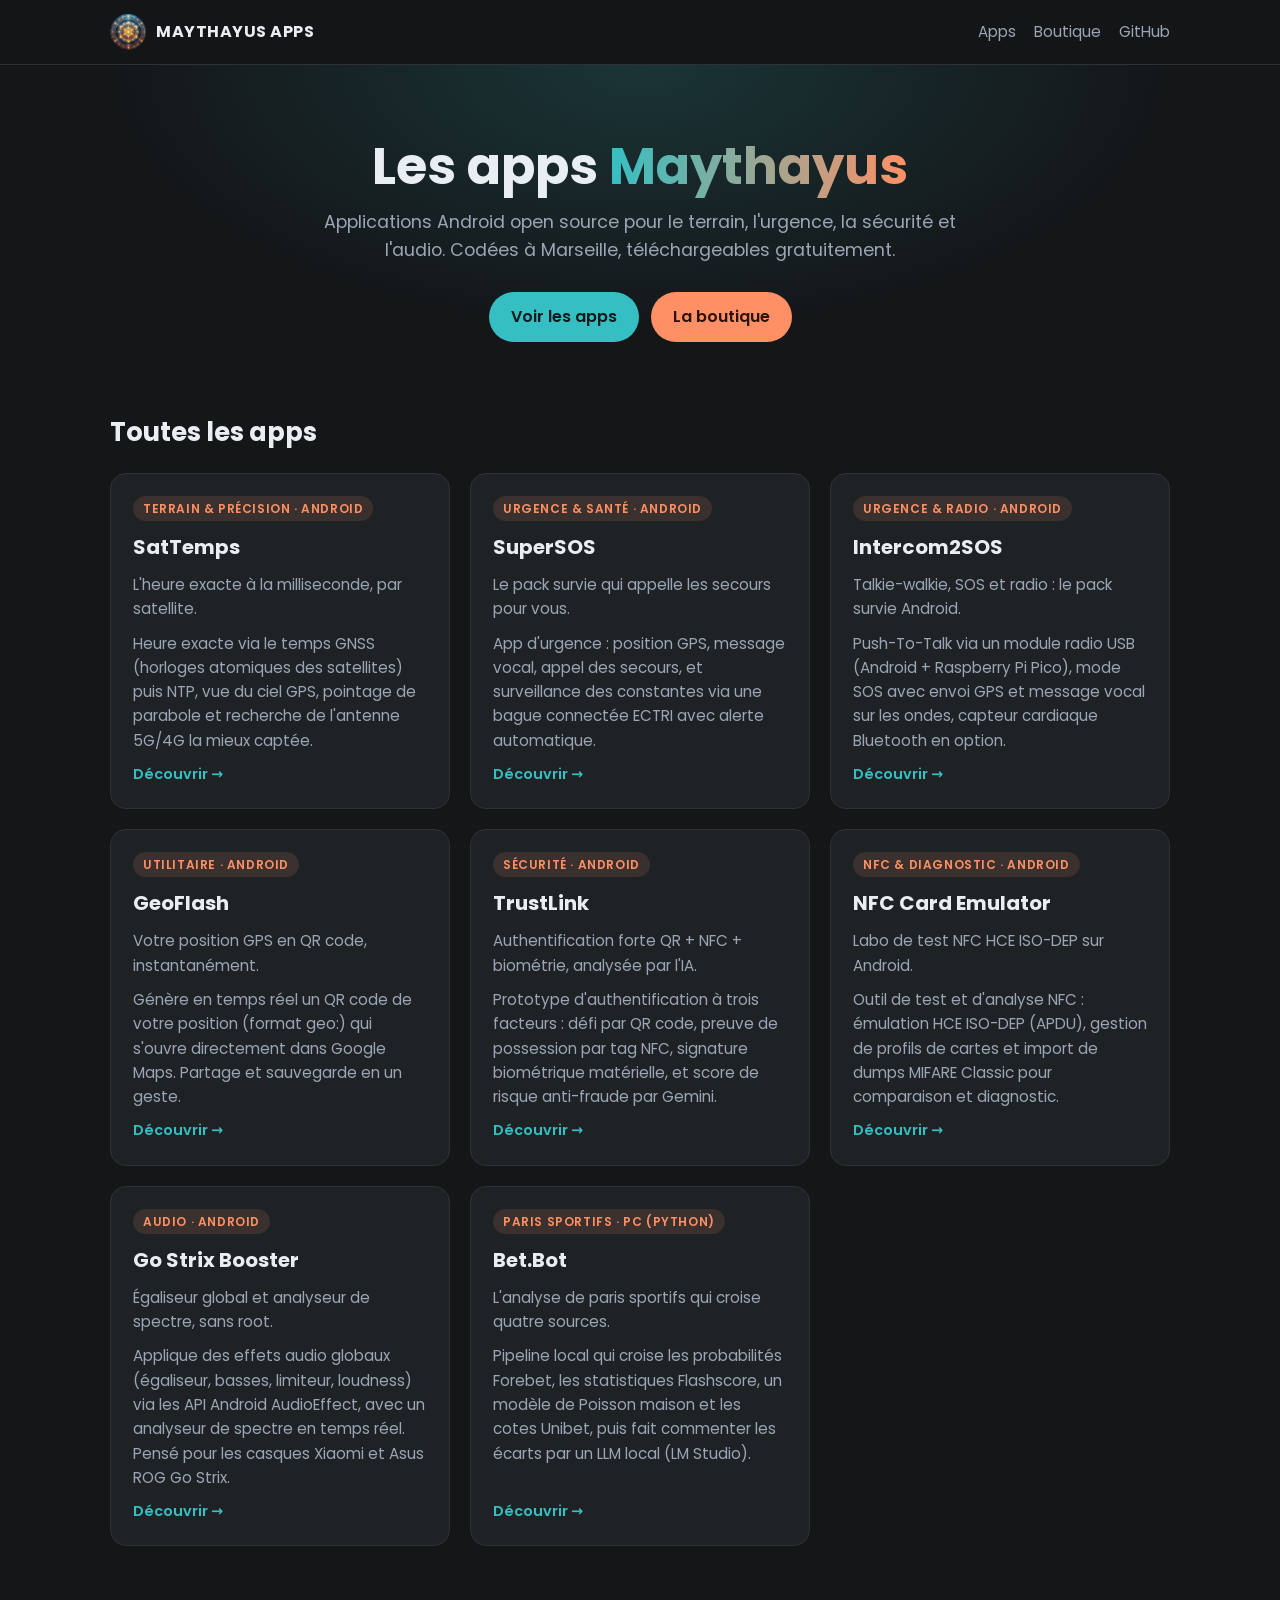
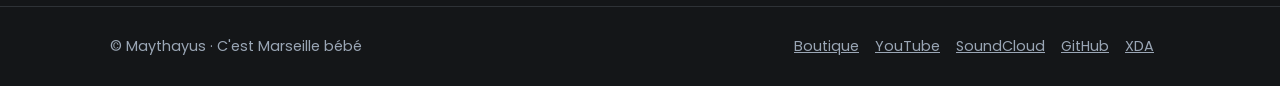
==== public/index.html @ 1533cbe3 "Site vitrine Maythayus Apps pour Cloudflare Pages Co-Authored-By: mikael narcissot <kaelmi@gmail.com" ====
<!doctype html>
<html lang="fr">
<head>
<meta charset="utf-8">
<meta name="viewport" content="width=device-width,initial-scale=1">
<title>Maythayus Apps - Applications Android open source</title>
<meta name="description" content="Applications Android open source de Maythayus : SatTemps, SuperSOS, Intercom2SOS, GeoFlash, TrustLink et plus.">
<link rel="canonical" href="https://apps.maythayus1.store/">
<meta property="og:title" content="Maythayus Apps - Applications Android open source">
<meta property="og:description" content="Applications Android open source de Maythayus : SatTemps, SuperSOS, Intercom2SOS, GeoFlash, TrustLink et plus.">
<meta property="og:image" content="https://apps.maythayus1.store/assets/logo.jpg">
<meta name="theme-color" content="#141618">
<link rel="icon" href="assets/logo.jpg">
<link rel="preconnect" href="https://fonts.googleapis.com">
<link rel="preconnect" href="https://fonts.gstatic.com" crossorigin>
<link href="https://fonts.googleapis.com/css2?family=Poppins:wght@400;600;700&display=swap" rel="stylesheet">
<link rel="stylesheet" href="styles.css">
</head>
<body>
<header class="top"><div class="wrap">
<a class="brand" href="./"><img src="assets/logo.jpg" alt="">MAYTHAYUS APPS</a>
<nav><a href="#apps">Apps</a><a href="https://maythayus1.store/">Boutique</a><a href="https://github.com/maythayus">GitHub</a></nav>
</div></header>
<section class="hero"><div class="wrap">
<h1>Les apps <span>Maythayus</span></h1>
<p>Applications Android open source pour le terrain, l'urgence, la sécurité et l'audio. Codées à Marseille, téléchargeables gratuitement.</p>
<div class="actions"><a class="btn primary" href="#apps">Voir les apps</a><a class="btn orange" href="https://maythayus1.store/">La boutique</a></div>
</div></section>
<main class="wrap" id="apps">
<h2 class="section">Toutes les apps</h2>
<div class="grid">
<a class="card" href="sattemps/">
<span class="tag">Terrain &amp; précision &middot; Android</span>
<h3>SatTemps</h3>
<p>L&#x27;heure exacte à la milliseconde, par satellite.</p>
<p>Heure exacte via le temps GNSS (horloges atomiques des satellites) puis NTP, vue du ciel GPS, pointage de parabole et recherche de l&#x27;antenne 5G/4G la mieux captée.</p>
<span class="more">Découvrir &rarr;</span>
</a>
<a class="card" href="supersos/">
<span class="tag">Urgence &amp; santé &middot; Android</span>
<h3>SuperSOS</h3>
<p>Le pack survie qui appelle les secours pour vous.</p>
<p>App d&#x27;urgence : position GPS, message vocal, appel des secours, et surveillance des constantes via une bague connectée ECTRI avec alerte automatique.</p>
<span class="more">Découvrir &rarr;</span>
</a>
<a class="card" href="intercom2sos/">
<span class="tag">Urgence &amp; radio &middot; Android</span>
<h3>Intercom2SOS</h3>
<p>Talkie-walkie, SOS et radio : le pack survie Android.</p>
<p>Push-To-Talk via un module radio USB (Android + Raspberry Pi Pico), mode SOS avec envoi GPS et message vocal sur les ondes, capteur cardiaque Bluetooth en option.</p>
<span class="more">Découvrir &rarr;</span>
</a>
<a class="card" href="geoflash/">
<span class="tag">Utilitaire &middot; Android</span>
<h3>GeoFlash</h3>
<p>Votre position GPS en QR code, instantanément.</p>
<p>Génère en temps réel un QR code de votre position (format geo:) qui s&#x27;ouvre directement dans Google Maps. Partage et sauvegarde en un geste.</p>
<span class="more">Découvrir &rarr;</span>
</a>
<a class="card" href="trustlink/">
<span class="tag">Sécurité &middot; Android</span>
<h3>TrustLink</h3>
<p>Authentification forte QR + NFC + biométrie, analysée par l&#x27;IA.</p>
<p>Prototype d&#x27;authentification à trois facteurs : défi par QR code, preuve de possession par tag NFC, signature biométrique matérielle, et score de risque anti-fraude par Gemini.</p>
<span class="more">Découvrir &rarr;</span>
</a>
<a class="card" href="nfc-card-emulator/">
<span class="tag">NFC &amp; diagnostic &middot; Android</span>
<h3>NFC Card Emulator</h3>
<p>Labo de test NFC HCE ISO-DEP sur Android.</p>
<p>Outil de test et d&#x27;analyse NFC : émulation HCE ISO-DEP (APDU), gestion de profils de cartes et import de dumps MIFARE Classic pour comparaison et diagnostic.</p>
<span class="more">Découvrir &rarr;</span>
</a>
<a class="card" href="gostrix-booster/">
<span class="tag">Audio &middot; Android</span>
<h3>Go Strix Booster</h3>
<p>Égaliseur global et analyseur de spectre, sans root.</p>
<p>Applique des effets audio globaux (égaliseur, basses, limiteur, loudness) via les API Android AudioEffect, avec un analyseur de spectre en temps réel. Pensé pour les casques Xiaomi et Asus ROG Go Strix.</p>
<span class="more">Découvrir &rarr;</span>
</a>
<a class="card" href="bet-analyst/">
<span class="tag">Paris sportifs &middot; PC (Python)</span>
<h3>Bet.Bot</h3>
<p>L&#x27;analyse de paris sportifs qui croise quatre sources.</p>
<p>Pipeline local qui croise les probabilités Forebet, les statistiques Flashscore, un modèle de Poisson maison et les cotes Unibet, puis fait commenter les écarts par un LLM local (LM Studio).</p>
<span class="more">Découvrir &rarr;</span>
</a>
</div>
</main>
<footer><div class="wrap">
<span>&copy; Maythayus &middot; C'est Marseille bébé</span>
<span><a href="https://maythayus1.store/" rel="noopener">Boutique</a><a href="https://www.youtube.com/@maythayus1?sub_confirmation=1" rel="noopener">YouTube</a><a href="https://soundcloud.com/user-807863479-448305626" rel="noopener">SoundCloud</a><a href="https://github.com/maythayus" rel="noopener">GitHub</a><a href="https://xdaforums.com/m/maythayus.7719338/" rel="noopener">XDA</a></span>
</div></footer>
</body>
</html>
---- public/styles.css ----
:root{--teal:#35bfc3;--teal-d:#0986c0;--orange:#ff9065;--ink:#e9eef3;--muted:#9aa6b5;--bg:#141618;--card:#1f2225;--line:#2e3236}
*{box-sizing:border-box}
html{scroll-behavior:smooth}
body{margin:0;font-family:Poppins,system-ui,-apple-system,"Segoe UI",Roboto,sans-serif;background:var(--bg);color:var(--ink);line-height:1.6}
a{color:var(--teal)}
.wrap{max-width:1100px;margin:0 auto;padding:0 20px}
header.top{position:sticky;top:0;z-index:5;background:rgba(20,22,24,.9);backdrop-filter:blur(8px);border-bottom:1px solid var(--line)}
header.top .wrap{display:flex;align-items:center;justify-content:space-between;height:64px;gap:16px}
.brand{display:flex;align-items:center;gap:10px;color:var(--ink);text-decoration:none;font-weight:700;letter-spacing:.5px}
.brand img{width:36px;height:36px;border-radius:50%}
nav a{color:var(--muted);text-decoration:none;margin-left:18px;font-size:.95rem}
nav a:hover{color:var(--ink)}
.hero{padding:72px 0 40px;text-align:center;background:radial-gradient(ellipse at top,rgba(53,191,195,.18),transparent 60%)}
.hero h1{font-size:clamp(2rem,5vw,3.2rem);margin:0 0 12px;line-height:1.15}
.hero h1 span{background:linear-gradient(90deg,var(--teal),var(--orange));-webkit-background-clip:text;background-clip:text;color:transparent}
.hero p{color:var(--muted);max-width:680px;margin:0 auto 28px;font-size:1.1rem}
.btn{display:inline-block;padding:12px 22px;border-radius:999px;font-weight:600;text-decoration:none;transition:transform .15s,opacity .15s}
.btn:hover{transform:translateY(-1px);opacity:.92}
.btn.primary{background:var(--teal);color:#0d1a1b}
.btn.ghost{border:1px solid var(--line);color:var(--ink)}
.btn.orange{background:var(--orange);color:#2a1308}
.actions{display:flex;flex-wrap:wrap;gap:12px;justify-content:center}
.grid{display:grid;grid-template-columns:repeat(auto-fill,minmax(300px,1fr));gap:20px;padding:20px 0 60px}
.card{background:var(--card);border:1px solid var(--line);border-radius:16px;padding:22px;display:flex;flex-direction:column;gap:10px;text-decoration:none;color:inherit;transition:border-color .2s,transform .2s}
.card:hover{border-color:var(--teal);transform:translateY(-2px)}
.card h3{margin:0;font-size:1.25rem}
.card p{margin:0;color:var(--muted);font-size:.95rem}
.tag{align-self:flex-start;font-size:.75rem;font-weight:600;text-transform:uppercase;letter-spacing:.6px;color:var(--orange);background:rgba(255,144,101,.12);padding:3px 10px;border-radius:999px}
.card .more{margin-top:auto;color:var(--teal);font-weight:600;font-size:.9rem}
h2.section{font-size:1.6rem;margin:30px 0 0}
.app-hero{padding:56px 0 24px}
.app-hero h1{font-size:clamp(2rem,5vw,2.8rem);margin:8px 0}
.app-hero .lead{color:var(--muted);font-size:1.15rem;max-width:760px}
.app-body{display:grid;grid-template-columns:1fr;gap:28px;padding-bottom:60px}
@media(min-width:860px){.app-body.has-img{grid-template-columns:1.4fr 1fr}}
.app-body ul{padding-left:20px}
.app-body li{margin:6px 0}
.shot{width:100%;max-width:360px;border-radius:16px;border:1px solid var(--line);justify-self:center}
.note{border-left:3px solid var(--orange);background:rgba(255,144,101,.08);padding:12px 16px;border-radius:8px;color:var(--ink);font-size:.95rem}
.actions.left{justify-content:flex-start;margin:22px 0}
.back{color:var(--muted);text-decoration:none;font-size:.9rem}
footer{border-top:1px solid var(--line);padding:28px 0;color:var(--muted);font-size:.9rem}
footer .wrap{display:flex;flex-wrap:wrap;gap:14px 24px;justify-content:space-between}
footer a{color:var(--muted);margin-right:16px}
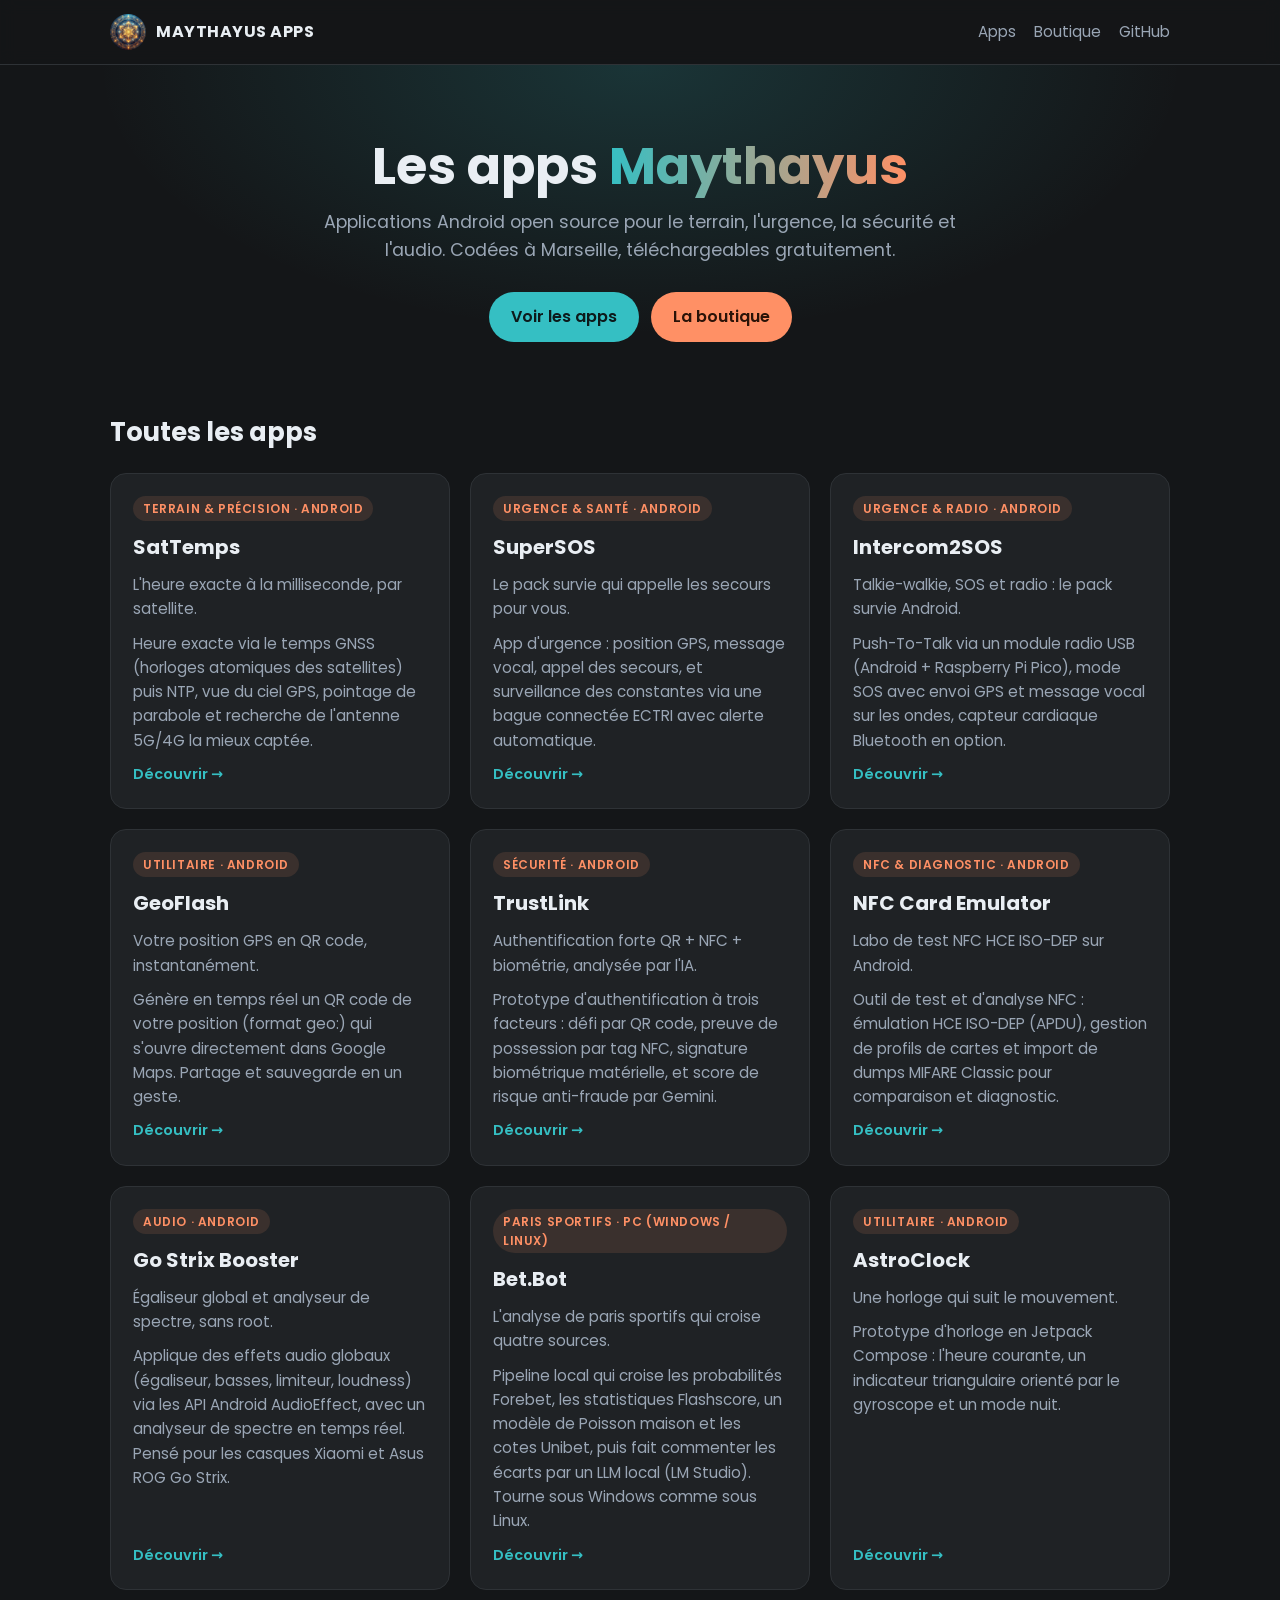
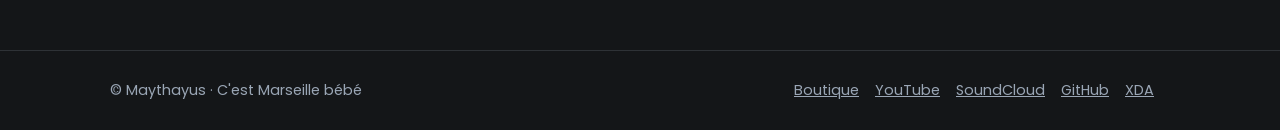
==== commit 73aab6ad: "Site : fiche Bet.Bot (Windows + Linux, modele MiMo) et ajout d'AstroClock - Bet.Bot : plateforme PC " ====
--- a/public/index.html
+++ b/public/index.html
@@ -79,10 +79,17 @@
 <span class="more">Découvrir &rarr;</span>
 </a>
 <a class="card" href="bet-analyst/">
-<span class="tag">Paris sportifs &middot; PC (Python)</span>
+<span class="tag">Paris sportifs &middot; PC (Windows / Linux)</span>
 <h3>Bet.Bot</h3>
 <p>L&#x27;analyse de paris sportifs qui croise quatre sources.</p>
-<p>Pipeline local qui croise les probabilités Forebet, les statistiques Flashscore, un modèle de Poisson maison et les cotes Unibet, puis fait commenter les écarts par un LLM local (LM Studio).</p>
+<p>Pipeline local qui croise les probabilités Forebet, les statistiques Flashscore, un modèle de Poisson maison et les cotes Unibet, puis fait commenter les écarts par un LLM local (LM Studio). Tourne sous Windows comme sous Linux.</p>
+<span class="more">Découvrir &rarr;</span>
+</a>
+<a class="card" href="astroclock/">
+<span class="tag">Utilitaire &middot; Android</span>
+<h3>AstroClock</h3>
+<p>Une horloge qui suit le mouvement.</p>
+<p>Prototype d&#x27;horloge en Jetpack Compose : l&#x27;heure courante, un indicateur triangulaire orienté par le gyroscope et un mode nuit.</p>
 <span class="more">Découvrir &rarr;</span>
 </a>
 </div>
--- a/public/styles.css
+++ b/public/styles.css
@@ -42,3 +42,12 @@
 footer{border-top:1px solid var(--line);padding:28px 0;color:var(--muted);font-size:.9rem}
 footer .wrap{display:flex;flex-wrap:wrap;gap:14px 24px;justify-content:space-between}
 footer a{color:var(--muted);margin-right:16px}
+@media(max-width:600px){
+nav a{margin-left:12px;font-size:.85rem}
+nav a:last-child{display:none}
+.brand{font-size:.9rem}
+.brand img{width:30px;height:30px}
+.app-hero{padding-top:36px}
+.btn{padding:10px 18px}
+}
+body{overflow-wrap:anywhere}
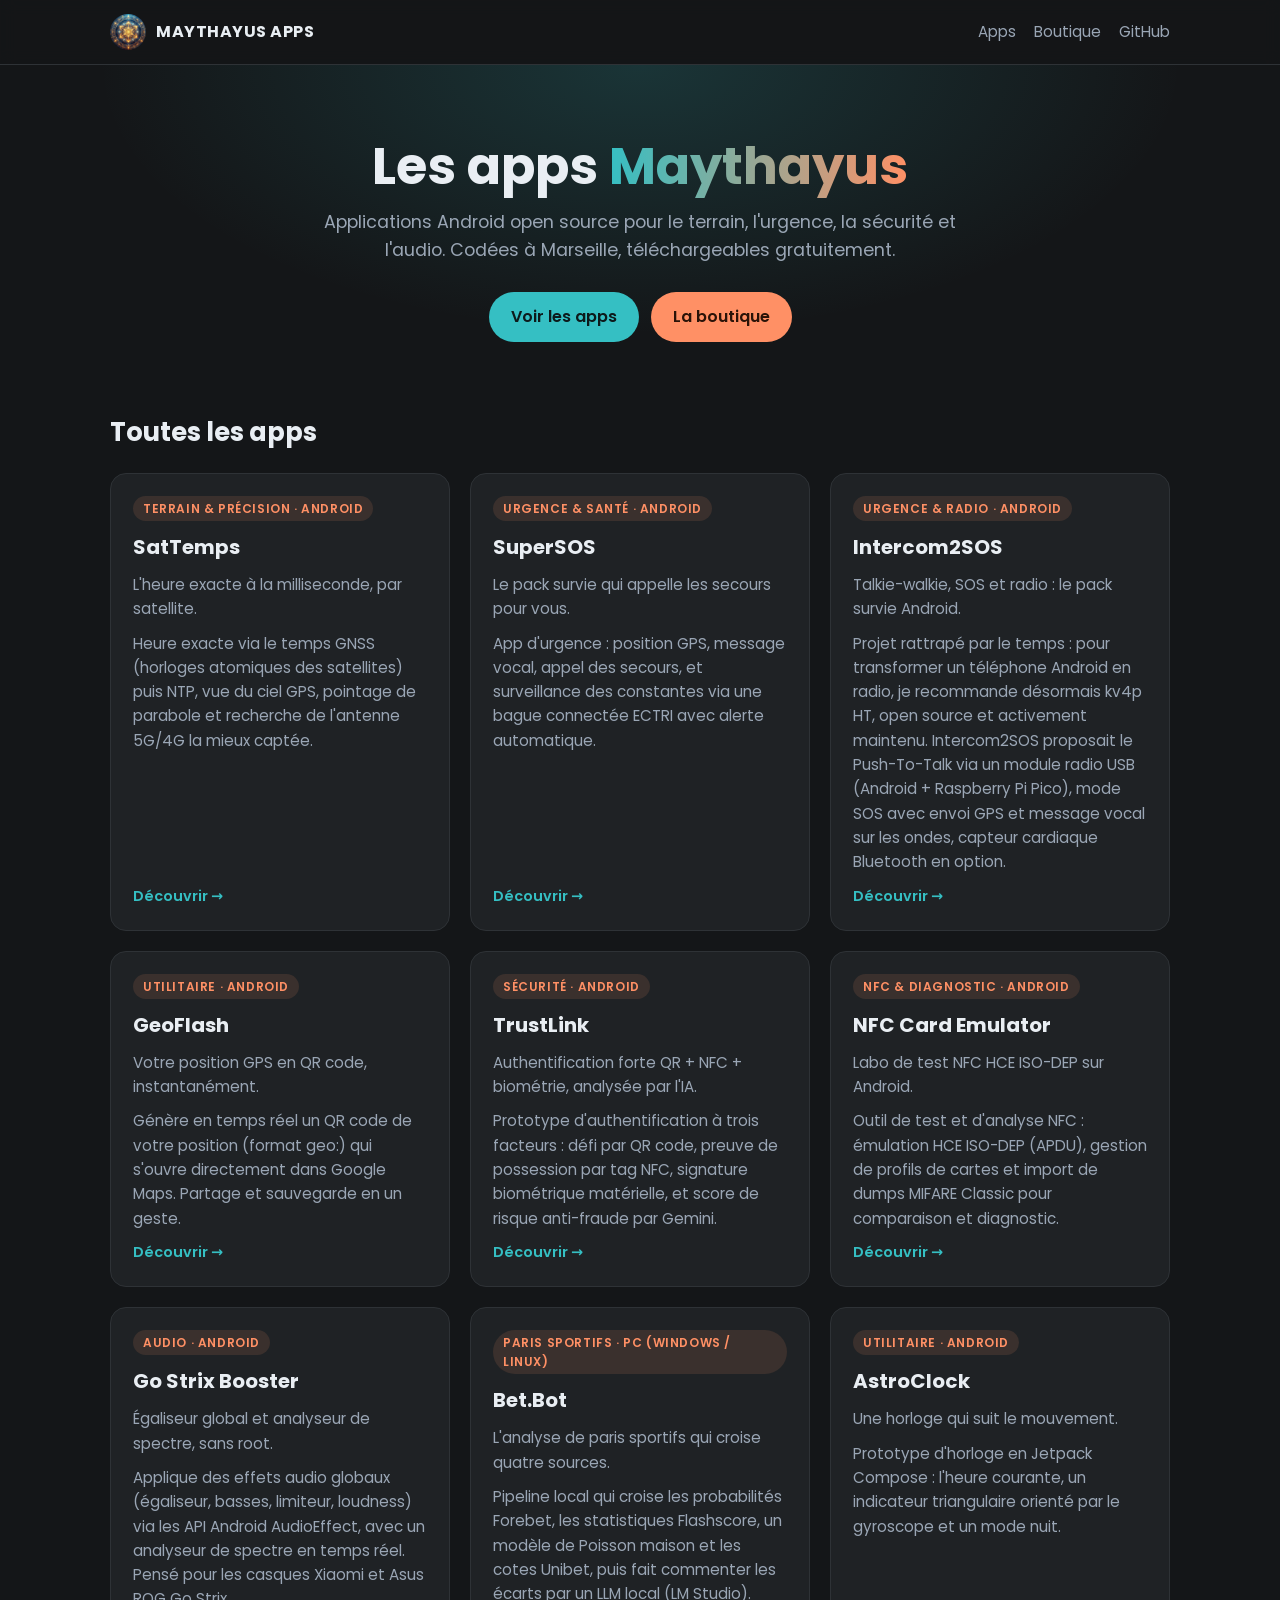
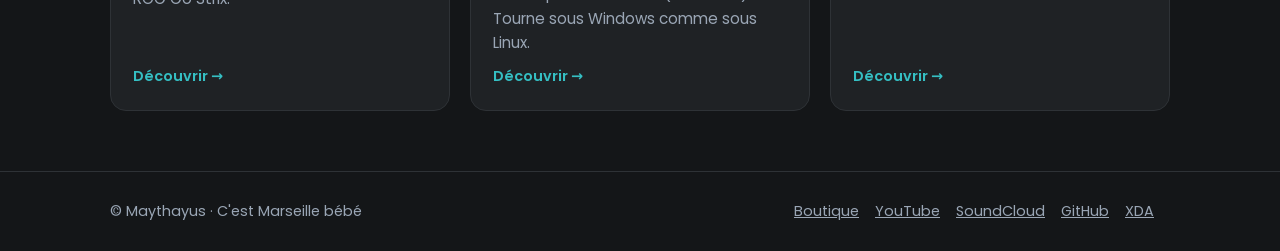
==== commit 804d85d7: "Site : fiche Intercom2SOS, recommander kv4p HT Co-Authored-By: Claude Opus 5.5 <noreply@anthropic.co" ====
--- a/public/index.html
+++ b/public/index.html
@@ -47,7 +47,7 @@
 <span class="tag">Urgence &amp; radio &middot; Android</span>
 <h3>Intercom2SOS</h3>
 <p>Talkie-walkie, SOS et radio : le pack survie Android.</p>
-<p>Push-To-Talk via un module radio USB (Android + Raspberry Pi Pico), mode SOS avec envoi GPS et message vocal sur les ondes, capteur cardiaque Bluetooth en option.</p>
+<p>Projet rattrapé par le temps : pour transformer un téléphone Android en radio, je recommande désormais kv4p HT, open source et activement maintenu. Intercom2SOS proposait le Push-To-Talk via un module radio USB (Android + Raspberry Pi Pico), mode SOS avec envoi GPS et message vocal sur les ondes, capteur cardiaque Bluetooth en option.</p>
 <span class="more">Découvrir &rarr;</span>
 </a>
 <a class="card" href="geoflash/">
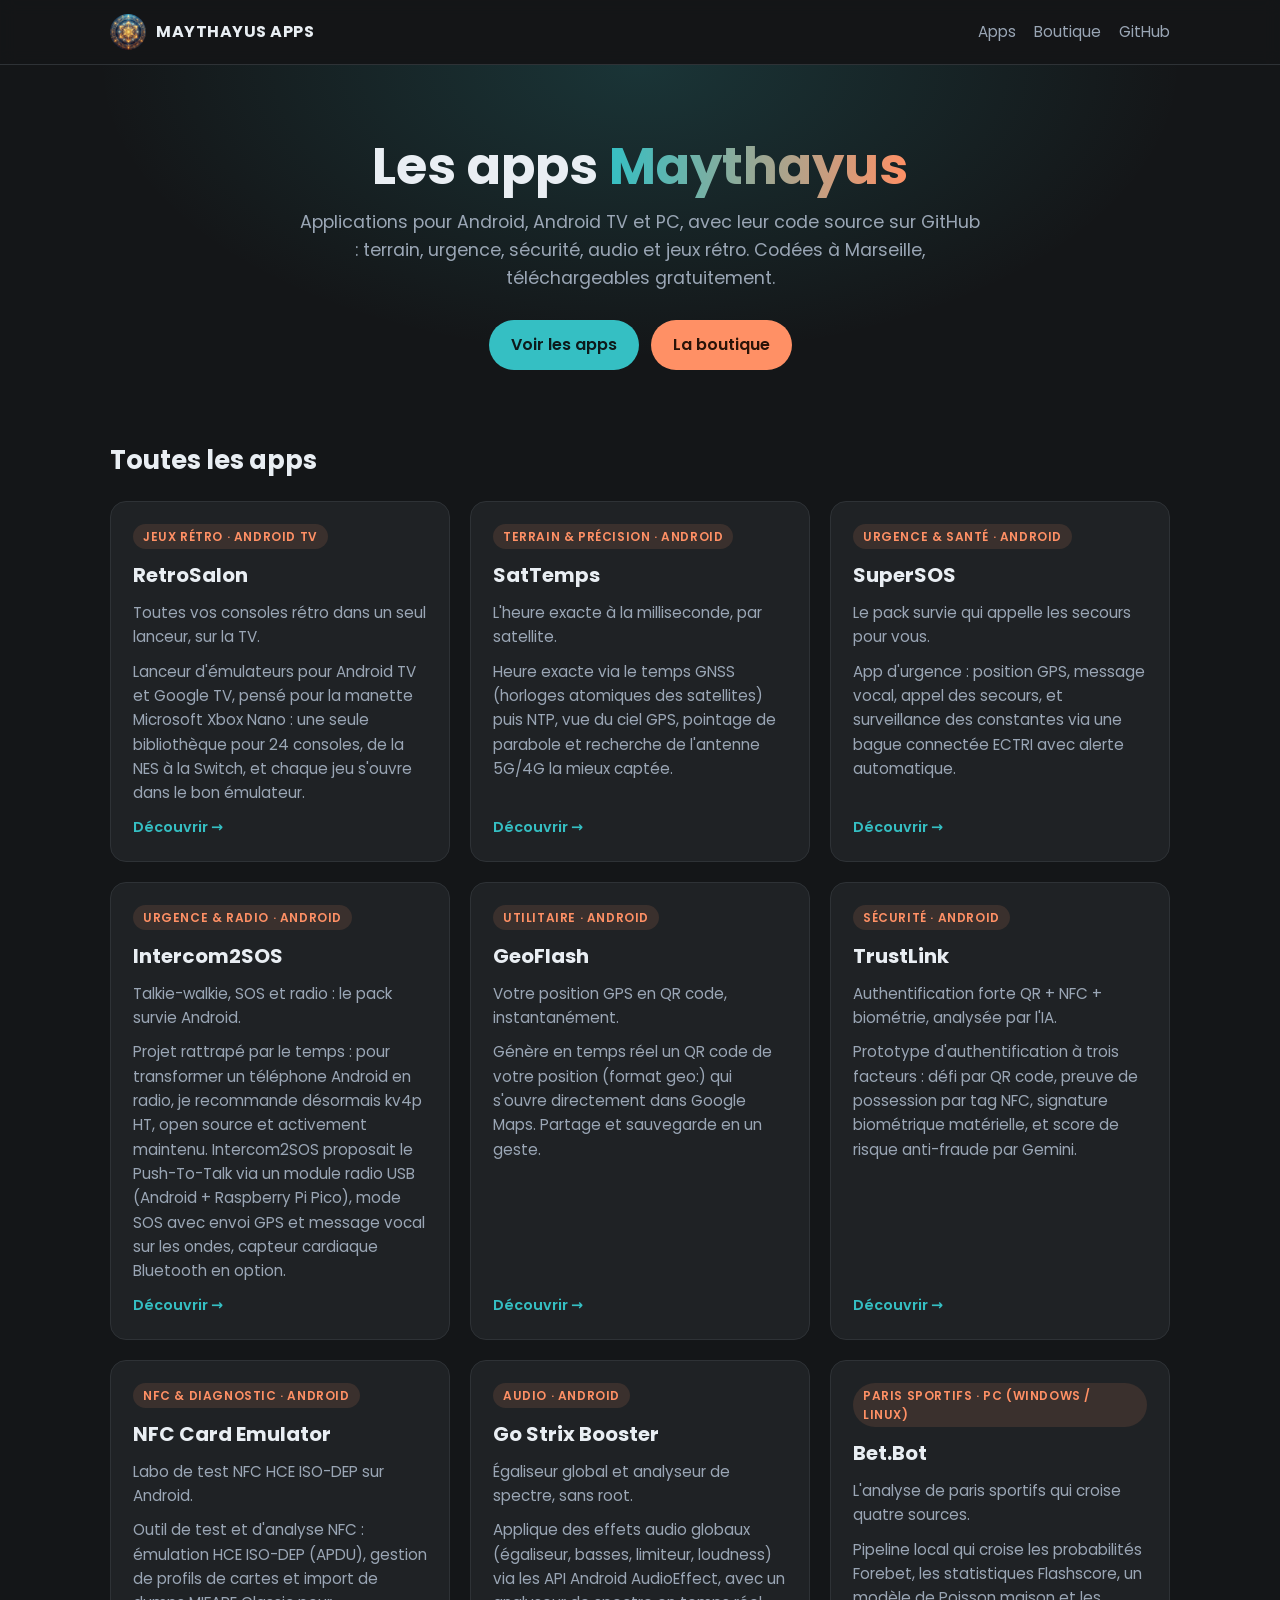
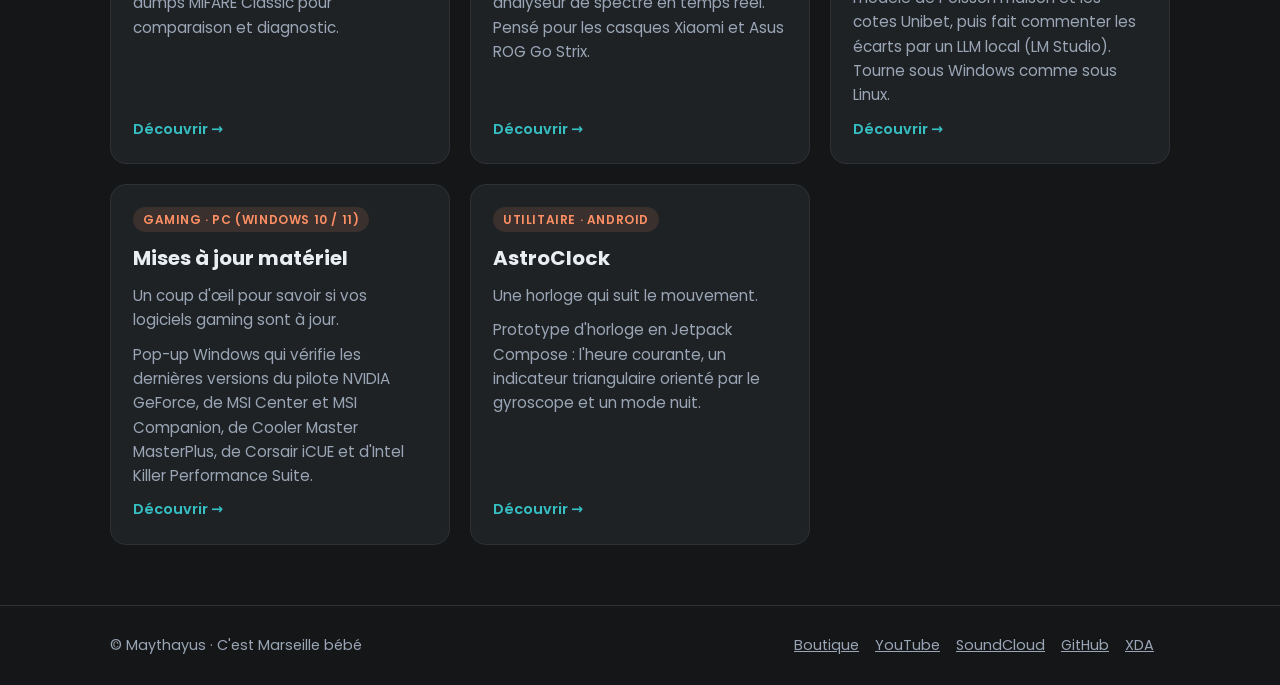
==== commit 707c3b90: "Site : fiches RetroSalon et Mises à jour matériel - RetroSalon 0.2.0 (Android TV) en tête du catalog" ====
--- a/public/index.html
+++ b/public/index.html
@@ -3,11 +3,11 @@
 <head>
 <meta charset="utf-8">
 <meta name="viewport" content="width=device-width,initial-scale=1">
-<title>Maythayus Apps - Applications Android open source</title>
-<meta name="description" content="Applications Android open source de Maythayus : SatTemps, SuperSOS, Intercom2SOS, GeoFlash, TrustLink et plus.">
+<title>Maythayus Apps - Applications Android, Android TV et PC</title>
+<meta name="description" content="Applications de Maythayus, code source sur GitHub : RetroSalon, SatTemps, SuperSOS, Intercom2SOS, GeoFlash, TrustLink et plus.">
 <link rel="canonical" href="https://apps.maythayus1.store/">
-<meta property="og:title" content="Maythayus Apps - Applications Android open source">
-<meta property="og:description" content="Applications Android open source de Maythayus : SatTemps, SuperSOS, Intercom2SOS, GeoFlash, TrustLink et plus.">
+<meta property="og:title" content="Maythayus Apps - Applications Android, Android TV et PC">
+<meta property="og:description" content="Applications de Maythayus, code source sur GitHub : RetroSalon, SatTemps, SuperSOS, Intercom2SOS, GeoFlash, TrustLink et plus.">
 <meta property="og:image" content="https://apps.maythayus1.store/assets/logo.jpg">
 <meta name="theme-color" content="#141618">
 <link rel="icon" href="assets/logo.jpg">
@@ -23,12 +23,19 @@
 </div></header>
 <section class="hero"><div class="wrap">
 <h1>Les apps <span>Maythayus</span></h1>
-<p>Applications Android open source pour le terrain, l'urgence, la sécurité et l'audio. Codées à Marseille, téléchargeables gratuitement.</p>
+<p>Applications pour Android, Android TV et PC, avec leur code source sur GitHub : terrain, urgence, sécurité, audio et jeux rétro. Codées à Marseille, téléchargeables gratuitement.</p>
 <div class="actions"><a class="btn primary" href="#apps">Voir les apps</a><a class="btn orange" href="https://maythayus1.store/">La boutique</a></div>
 </div></section>
 <main class="wrap" id="apps">
 <h2 class="section">Toutes les apps</h2>
 <div class="grid">
+<a class="card" href="retrosalon/">
+<span class="tag">Jeux rétro &middot; Android TV</span>
+<h3>RetroSalon</h3>
+<p>Toutes vos consoles rétro dans un seul lanceur, sur la TV.</p>
+<p>Lanceur d&#x27;émulateurs pour Android TV et Google TV, pensé pour la manette Microsoft Xbox Nano : une seule bibliothèque pour 24 consoles, de la NES à la Switch, et chaque jeu s&#x27;ouvre dans le bon émulateur.</p>
+<span class="more">Découvrir &rarr;</span>
+</a>
 <a class="card" href="sattemps/">
 <span class="tag">Terrain &amp; précision &middot; Android</span>
 <h3>SatTemps</h3>
@@ -85,6 +92,13 @@
 <p>Pipeline local qui croise les probabilités Forebet, les statistiques Flashscore, un modèle de Poisson maison et les cotes Unibet, puis fait commenter les écarts par un LLM local (LM Studio). Tourne sous Windows comme sous Linux.</p>
 <span class="more">Découvrir &rarr;</span>
 </a>
+<a class="card" href="popup-mises-a-jour/">
+<span class="tag">Gaming &middot; PC (Windows 10 / 11)</span>
+<h3>Mises à jour matériel</h3>
+<p>Un coup d&#x27;œil pour savoir si vos logiciels gaming sont à jour.</p>
+<p>Pop-up Windows qui vérifie les dernières versions du pilote NVIDIA GeForce, de MSI Center et MSI Companion, de Cooler Master MasterPlus, de Corsair iCUE et d&#x27;Intel Killer Performance Suite.</p>
+<span class="more">Découvrir &rarr;</span>
+</a>
 <a class="card" href="astroclock/">
 <span class="tag">Utilitaire &middot; Android</span>
 <h3>AstroClock</h3>
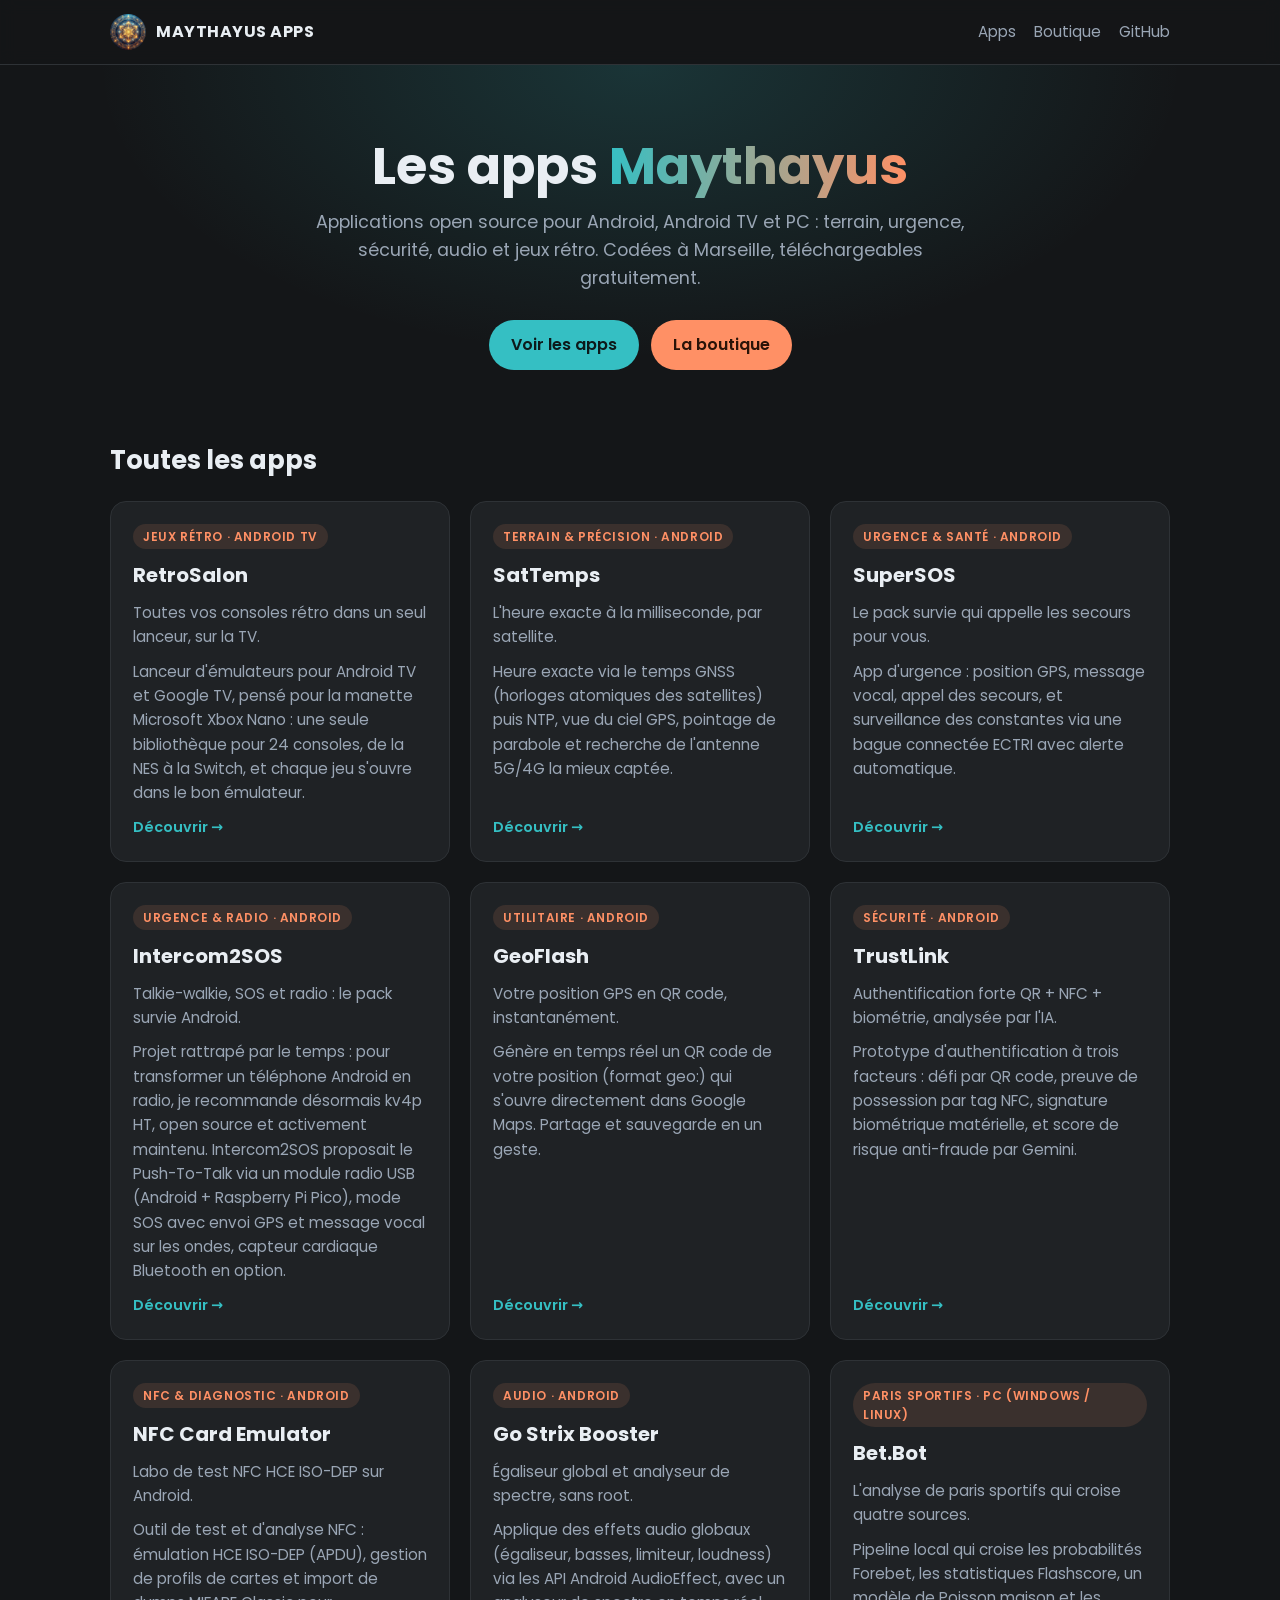
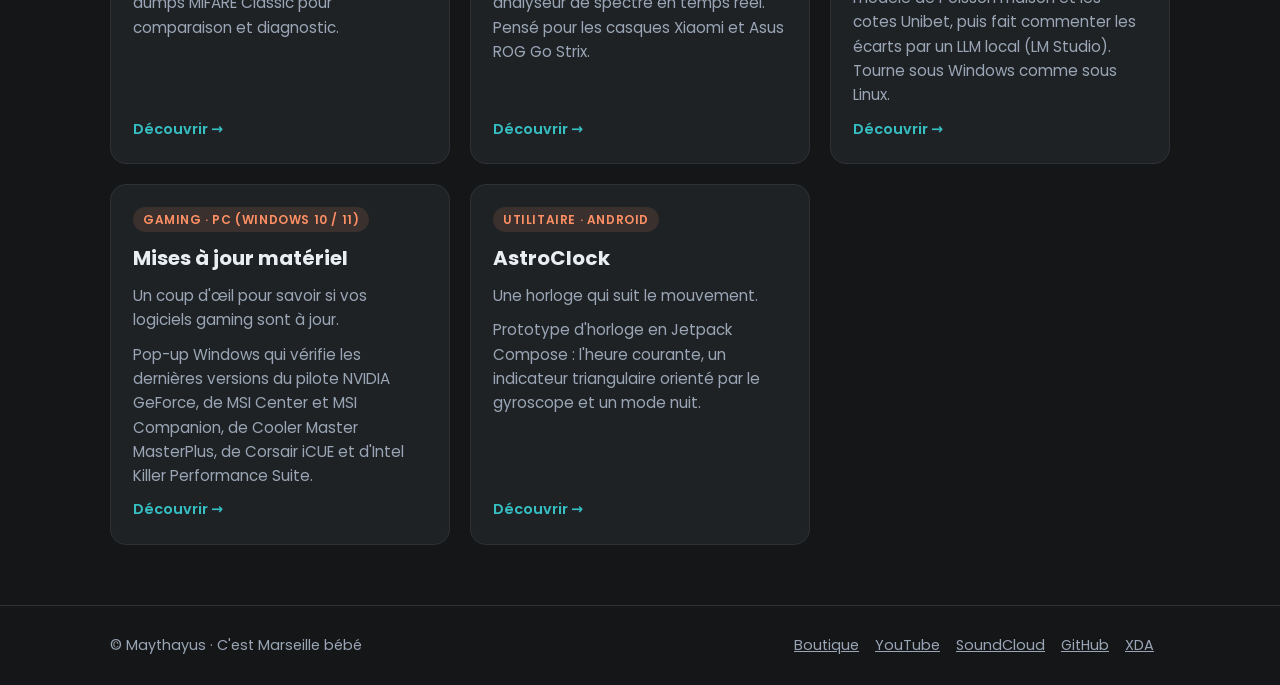
==== commit d14ae1d1: "Site : toutes les apps sont open source (MIT) Mises à jour matériel a maintenant sa licence MIT : l'" ====
--- a/public/index.html
+++ b/public/index.html
@@ -3,11 +3,11 @@
 <head>
 <meta charset="utf-8">
 <meta name="viewport" content="width=device-width,initial-scale=1">
-<title>Maythayus Apps - Applications Android, Android TV et PC</title>
-<meta name="description" content="Applications de Maythayus, code source sur GitHub : RetroSalon, SatTemps, SuperSOS, Intercom2SOS, GeoFlash, TrustLink et plus.">
+<title>Maythayus Apps - Applications open source</title>
+<meta name="description" content="Applications open source de Maythayus : RetroSalon, SatTemps, SuperSOS, Intercom2SOS, GeoFlash, TrustLink et plus.">
 <link rel="canonical" href="https://apps.maythayus1.store/">
-<meta property="og:title" content="Maythayus Apps - Applications Android, Android TV et PC">
-<meta property="og:description" content="Applications de Maythayus, code source sur GitHub : RetroSalon, SatTemps, SuperSOS, Intercom2SOS, GeoFlash, TrustLink et plus.">
+<meta property="og:title" content="Maythayus Apps - Applications open source">
+<meta property="og:description" content="Applications open source de Maythayus : RetroSalon, SatTemps, SuperSOS, Intercom2SOS, GeoFlash, TrustLink et plus.">
 <meta property="og:image" content="https://apps.maythayus1.store/assets/logo.jpg">
 <meta name="theme-color" content="#141618">
 <link rel="icon" href="assets/logo.jpg">
@@ -23,7 +23,7 @@
 </div></header>
 <section class="hero"><div class="wrap">
 <h1>Les apps <span>Maythayus</span></h1>
-<p>Applications pour Android, Android TV et PC, avec leur code source sur GitHub : terrain, urgence, sécurité, audio et jeux rétro. Codées à Marseille, téléchargeables gratuitement.</p>
+<p>Applications open source pour Android, Android TV et PC : terrain, urgence, sécurité, audio et jeux rétro. Codées à Marseille, téléchargeables gratuitement.</p>
 <div class="actions"><a class="btn primary" href="#apps">Voir les apps</a><a class="btn orange" href="https://maythayus1.store/">La boutique</a></div>
 </div></section>
 <main class="wrap" id="apps">
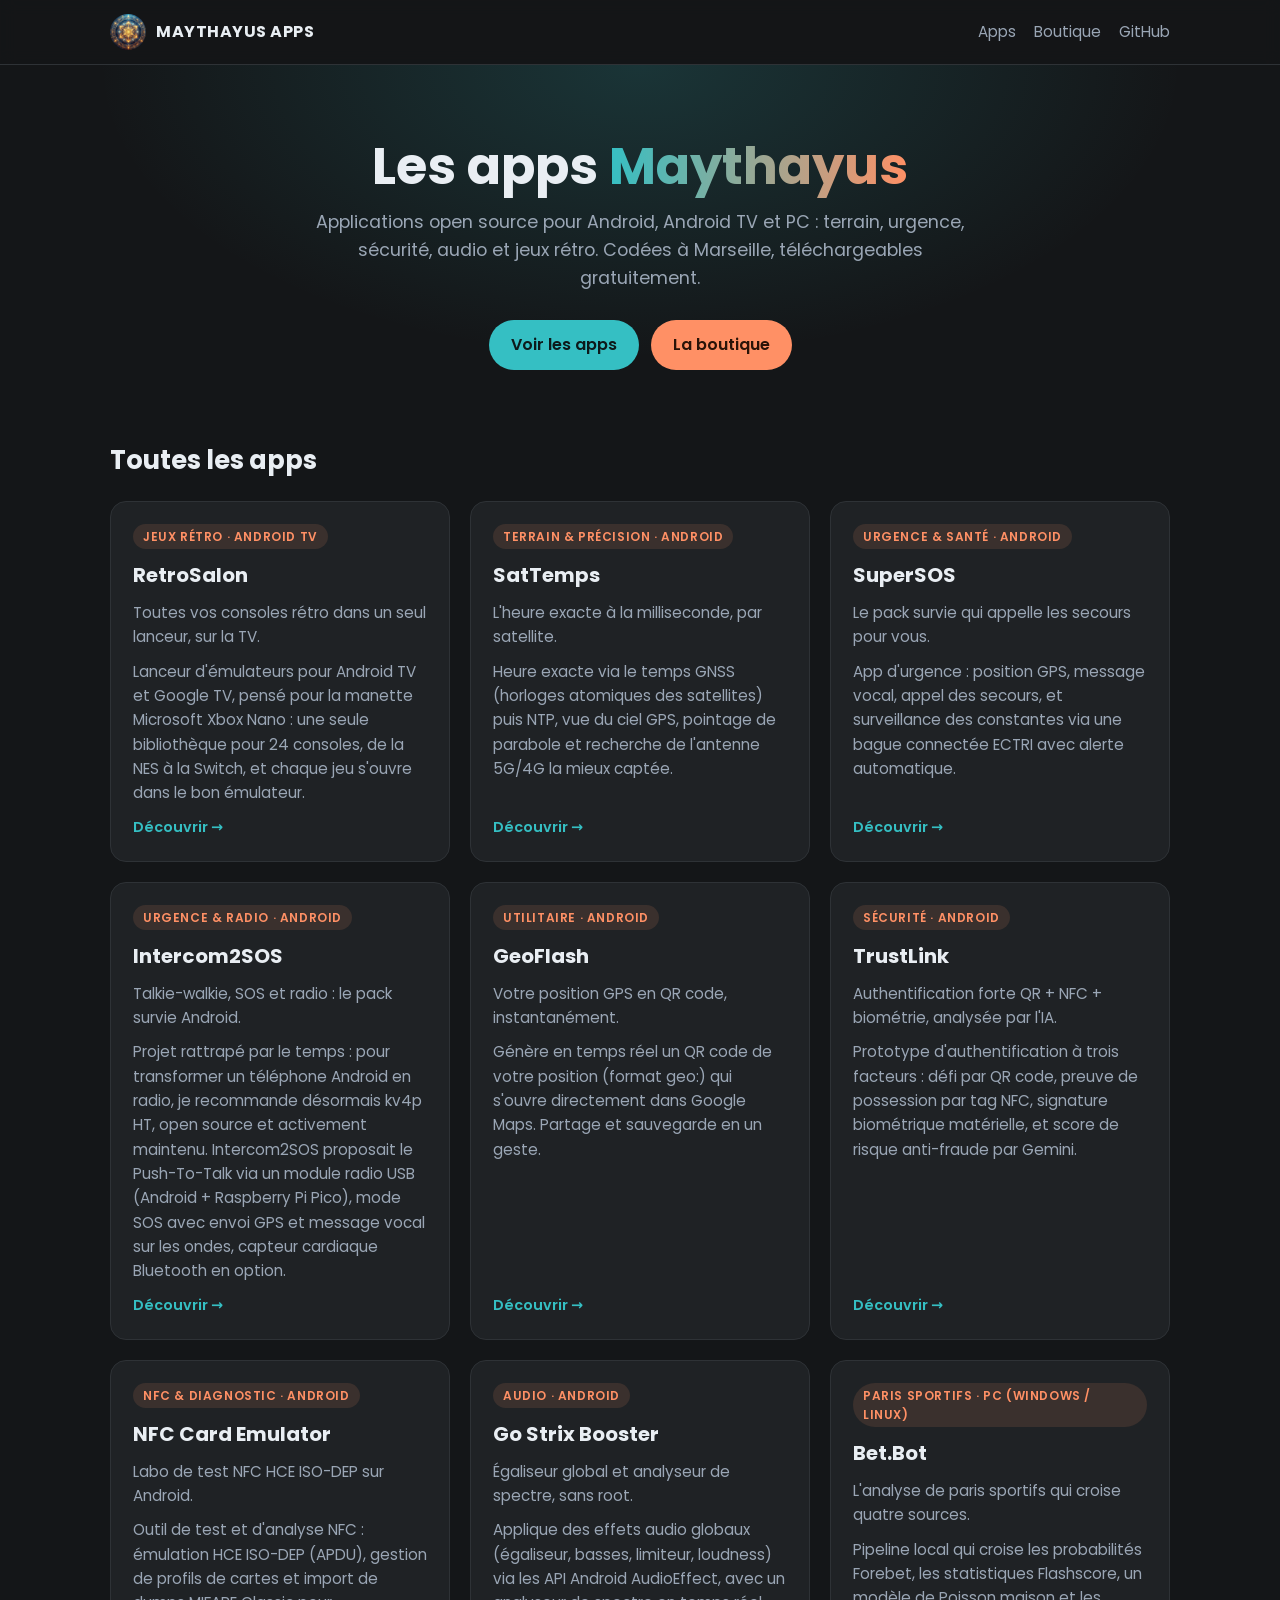
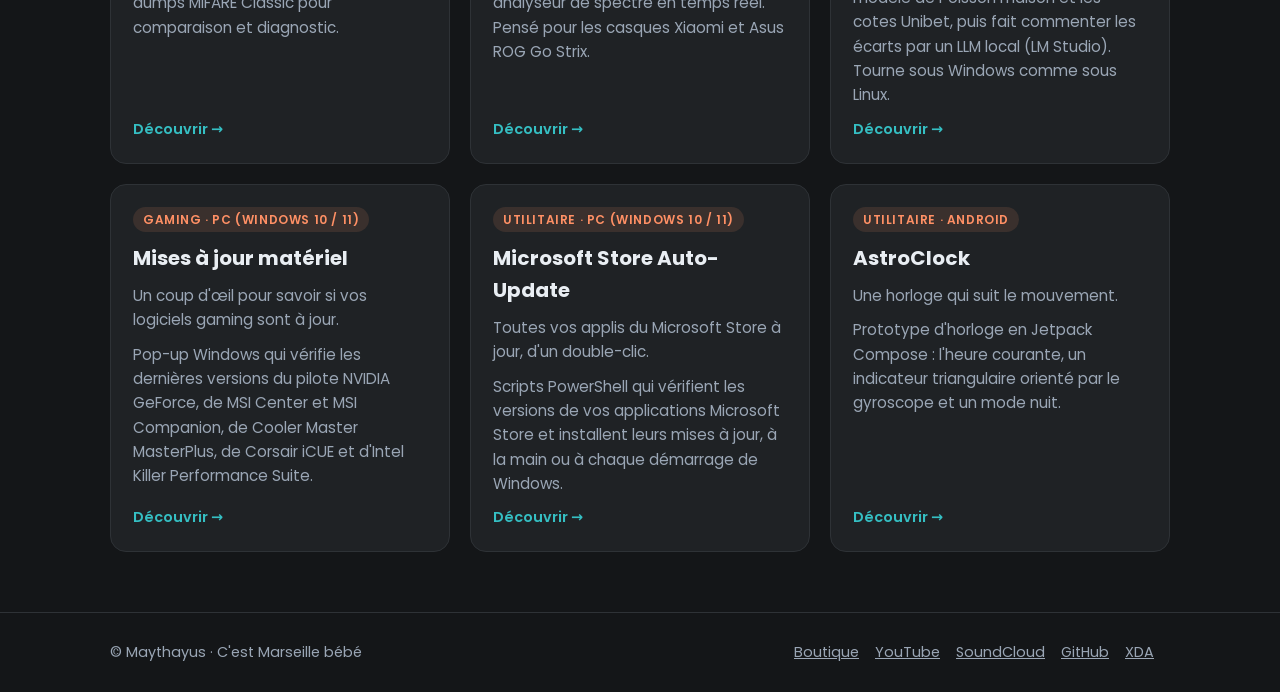
==== commit 460f111b: "Site : fiche Microsoft Store Auto-Update Nouvelle app PC (Windows 10 / 11) : scripts PowerShell qui " ====
--- a/public/index.html
+++ b/public/index.html
@@ -99,6 +99,13 @@
 <p>Pop-up Windows qui vérifie les dernières versions du pilote NVIDIA GeForce, de MSI Center et MSI Companion, de Cooler Master MasterPlus, de Corsair iCUE et d&#x27;Intel Killer Performance Suite.</p>
 <span class="more">Découvrir &rarr;</span>
 </a>
+<a class="card" href="microsoft-store-auto-update/">
+<span class="tag">Utilitaire &middot; PC (Windows 10 / 11)</span>
+<h3>Microsoft Store Auto-Update</h3>
+<p>Toutes vos applis du Microsoft Store à jour, d&#x27;un double-clic.</p>
+<p>Scripts PowerShell qui vérifient les versions de vos applications Microsoft Store et installent leurs mises à jour, à la main ou à chaque démarrage de Windows.</p>
+<span class="more">Découvrir &rarr;</span>
+</a>
 <a class="card" href="astroclock/">
 <span class="tag">Utilitaire &middot; Android</span>
 <h3>AstroClock</h3>
